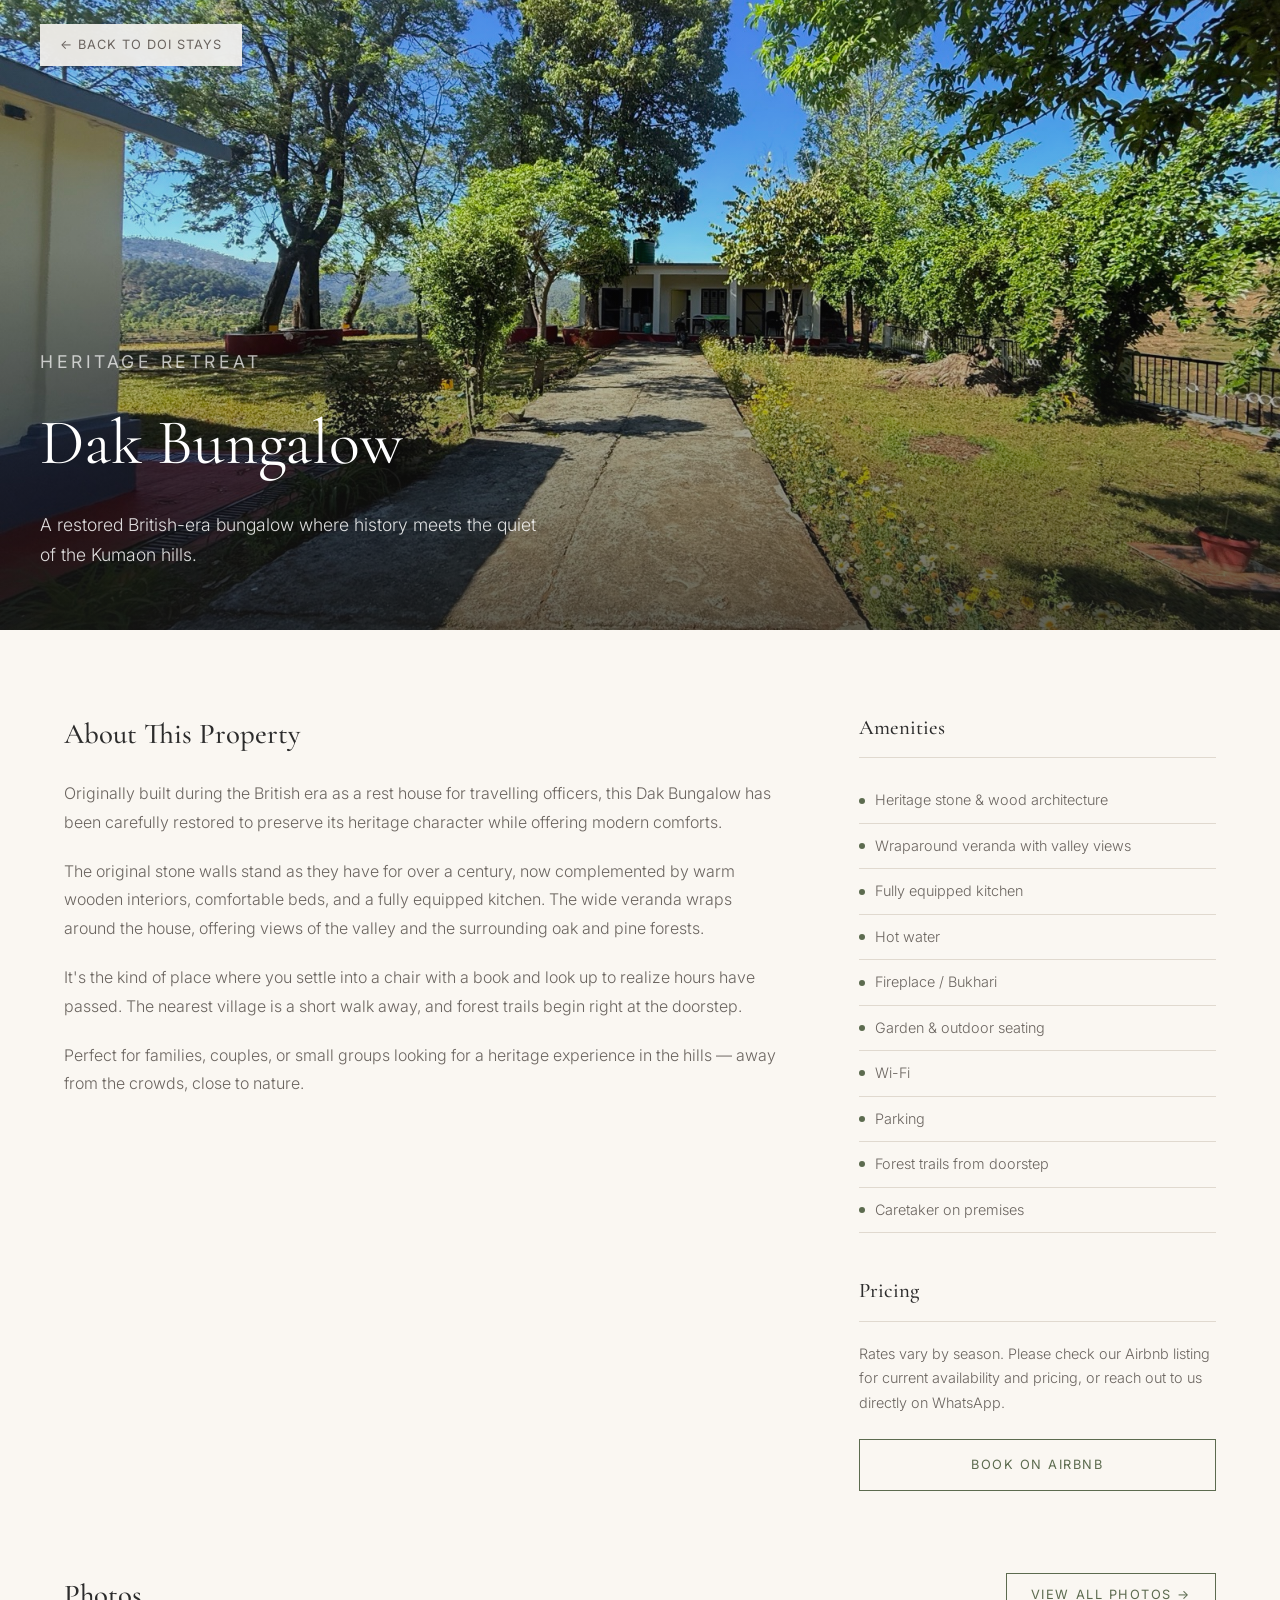
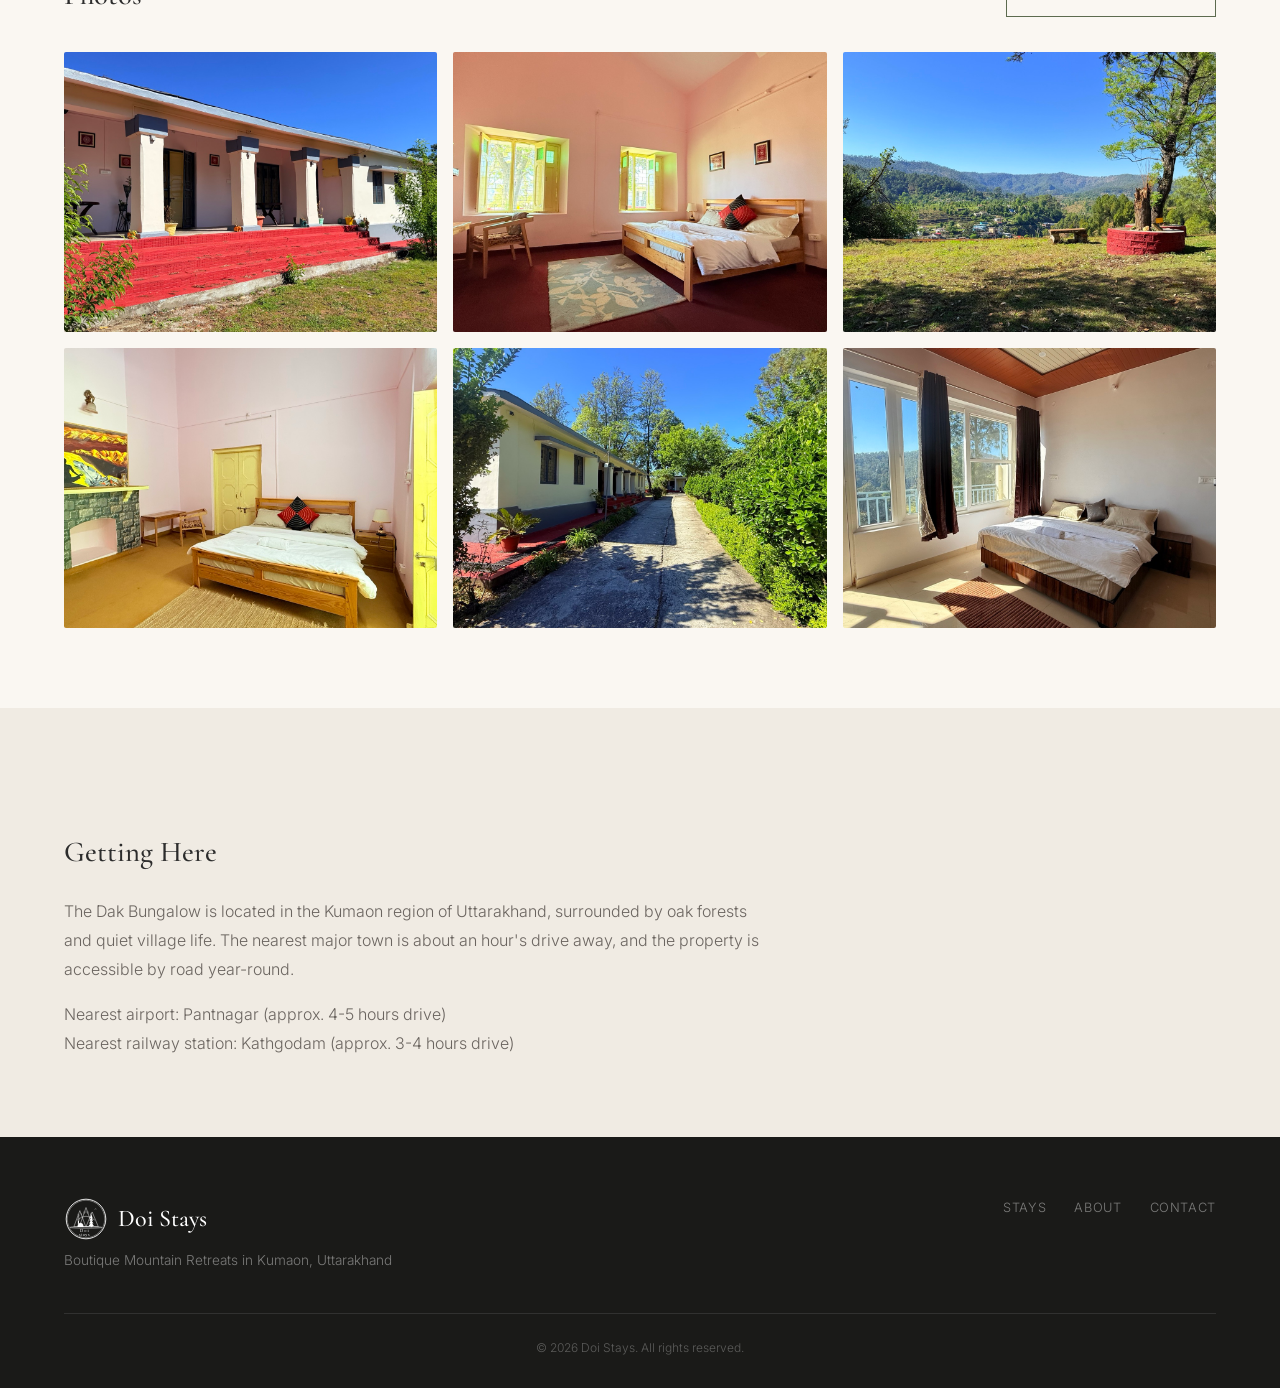
==== dak-bungalow.html @ 673316bc "Added all files" ====
<!DOCTYPE html>
<html lang="en">
<head>
  <meta charset="UTF-8">
  <meta name="viewport" content="width=device-width, initial-scale=1.0">
  <title>Dak Bungalow – Doi Stays | Heritage Retreat in Kumaon</title>
  <meta name="description" content="A beautifully restored British-era Dak Bungalow in Kumaon. Heritage stone walls, wooden floors, and valley views. Book your stay.">
  <link rel="preconnect" href="https://fonts.googleapis.com">
  <link rel="preconnect" href="https://fonts.gstatic.com" crossorigin>
  <link href="https://fonts.googleapis.com/css2?family=Cormorant+Garamond:ital,wght@0,400;0,500;0,600;1,400&family=Inter:wght@300;400;500&display=swap" rel="stylesheet">
  <link rel="icon" type="image/svg+xml" href="logo.svg">
  <link rel="stylesheet" href="styles.css">
</head>
<body>

  <!-- Back Navigation -->
  <a href="index.html" class="back-link">&larr; Back to Doi Stays</a>

  <!-- Hero -->
  <section class="detail-hero">
    <div class="detail-hero-bg">
      <img src="images-dak-bungalow/IMG_8652.jpg" alt="Doi Stays Dak Bungalow exterior with garden pathway">
    </div>
    <div class="detail-hero-overlay"></div>
    <div class="detail-hero-content">
      <p class="section-label">Heritage Retreat</p>
      <h1>Dak Bungalow</h1>
      <p>A restored British-era bungalow where history meets the quiet of the Kumaon hills.</p>
    </div>
  </section>

  <!-- Detail Content -->
  <section class="detail-content">
    <div class="container">
      <div class="detail-grid">
        <div class="detail-description">
          <h2>About This Property</h2>
          <p>Originally built during the British era as a rest house for travelling officers, this Dak Bungalow has been carefully restored to preserve its heritage character while offering modern comforts.</p>
          <p>The original stone walls stand as they have for over a century, now complemented by warm wooden interiors, comfortable beds, and a fully equipped kitchen. The wide veranda wraps around the house, offering views of the valley and the surrounding oak and pine forests.</p>
          <p>It's the kind of place where you settle into a chair with a book and look up to realize hours have passed. The nearest village is a short walk away, and forest trails begin right at the doorstep.</p>
          <p>Perfect for families, couples, or small groups looking for a heritage experience in the hills &mdash; away from the crowds, close to nature.</p>
        </div>
        <div class="detail-sidebar">
          <h3>Amenities</h3>
          <ul class="amenity-list">
            <li>Heritage stone &amp; wood architecture</li>
            <li>Wraparound veranda with valley views</li>
            <li>Fully equipped kitchen</li>
            <li>Hot water</li>
            <li>Fireplace / Bukhari</li>
            <li>Garden &amp; outdoor seating</li>
            <li>Wi-Fi</li>
            <li>Parking</li>
            <li>Forest trails from doorstep</li>
            <li>Caretaker on premises</li>
          </ul>

          <h3>Pricing</h3>
          <p class="pricing-note">Rates vary by season. Please check our Airbnb listing for current availability and pricing, or reach out to us directly on WhatsApp.</p>

          <a href="#" target="_blank" rel="noopener" class="btn btn-outline">Book on Airbnb</a>
        </div>
      </div>
    </div>
  </section>

  <!-- Photo Gallery -->
  <section class="photo-gallery">
    <div class="container">
      <div style="display:flex; justify-content:space-between; align-items:center; margin-bottom:32px;">
        <h2 style="font-family:var(--font-heading); font-size:1.8rem; font-weight:500;">Photos</h2>
        <a href="gallery-dak-bungalow.html" class="btn btn-outline" style="padding:10px 24px;">View All Photos &rarr;</a>
      </div>
      <div class="gallery-grid">
        <img src="images-dak-bungalow/IMG_8677.jpg" alt="Bungalow front veranda with columns">
        <img src="images-dak-bungalow/IMG_8635.jpg" alt="Heritage bedroom with fireplace">
        <img src="images-dak-bungalow/IMG_8654.jpg" alt="Garden with valley and mountain views">
        <img src="images-dak-bungalow/IMG_8646.jpg" alt="Room with stone fireplace and art">
        <img src="images-dak-bungalow/IMG_8694.jpg" alt="Pathway through the property gardens">
        <img src="images-dak-bungalow/IMG_8670.jpg" alt="Room with panoramic mountain windows">
      </div>
    </div>
  </section>

  <!-- Location -->
  <section class="location-section">
    <div class="container">
      <p class="section-label">Location</p>
      <h2>Getting Here</h2>
      <p>The Dak Bungalow is located in the Kumaon region of Uttarakhand, surrounded by oak forests and quiet village life. The nearest major town is about an hour's drive away, and the property is accessible by road year-round.</p>
      <p style="margin-top: 16px;">Nearest airport: Pantnagar (approx. 4-5 hours drive)<br>Nearest railway station: Kathgodam (approx. 3-4 hours drive)</p>
    </div>
  </section>

  <!-- Footer -->
  <footer class="footer">
    <div class="container">
      <div class="footer-content">
        <div class="footer-brand">
          <p class="footer-logo"><img src="logo.svg" alt="Doi Stays" class="footer-logo-img">Doi Stays</p>
          <p class="footer-tagline">Boutique Mountain Retreats in Kumaon, Uttarakhand</p>
        </div>
        <div class="footer-links">
          <a href="index.html#properties">Stays</a>
          <a href="index.html#about">About</a>
          <a href="index.html#contact">Contact</a>
        </div>
      </div>
      <div class="footer-bottom">
        <p>&copy; 2026 Doi Stays. All rights reserved.</p>
      </div>
    </div>
  </footer>

  <script src="script.js"></script>
</body>
</html>
---- styles.css ----
/* ========================================
   Doi Stays – Styles
   Earthy, minimal, calm
   ======================================== */

:root {
  --color-bg: #FAF7F2;
  --color-bg-alt: #F0EBE3;
  --color-text: #2C2C2C;
  --color-text-light: #6B6560;
  --color-text-muted: #9B9490;
  --color-accent: #5C6B4F;
  --color-accent-hover: #4A5840;
  --color-border: #E0D9CF;
  --color-white: #FFFFFF;
  --color-dark: #1A1A18;

  --font-heading: 'Cormorant Garamond', Georgia, serif;
  --font-body: 'Inter', -apple-system, sans-serif;

  --transition: 0.3s ease;
}

/* Reset */
*, *::before, *::after {
  margin: 0;
  padding: 0;
  box-sizing: border-box;
}

html {
  scroll-behavior: smooth;
  -webkit-font-smoothing: antialiased;
}

body {
  font-family: var(--font-body);
  font-weight: 300;
  color: var(--color-text);
  background-color: var(--color-bg);
  line-height: 1.7;
  font-size: 16px;
}

img {
  display: block;
  max-width: 100%;
  height: auto;
}

a {
  text-decoration: none;
  color: inherit;
}

.container {
  max-width: 1200px;
  margin: 0 auto;
  padding: 0 24px;
}

/* ========================================
   Navigation
   ======================================== */

.nav {
  position: fixed;
  top: 0;
  left: 0;
  right: 0;
  z-index: 100;
  display: flex;
  align-items: center;
  justify-content: space-between;
  padding: 20px 40px;
  transition: background-color var(--transition), padding var(--transition), box-shadow var(--transition);
}

.nav.scrolled {
  background-color: rgba(250, 247, 242, 0.95);
  backdrop-filter: blur(10px);
  padding: 14px 40px;
  box-shadow: 0 1px 0 var(--color-border);
}

.nav-logo {
  font-family: var(--font-heading);
  font-size: 1.6rem;
  font-weight: 500;
  color: var(--color-white);
  letter-spacing: 0.02em;
  transition: color var(--transition);
  display: flex;
  align-items: center;
  gap: 10px;
}

.nav-logo-img {
  height: 40px;
  width: 40px;
  filter: brightness(0) invert(1);
  transition: filter var(--transition);
}

.nav.scrolled .nav-logo {
  color: var(--color-text);
}

.nav.scrolled .nav-logo-img {
  filter: none;
}

.nav-links {
  display: flex;
  gap: 36px;
}

.nav-links a {
  font-size: 0.85rem;
  font-weight: 400;
  letter-spacing: 0.06em;
  text-transform: uppercase;
  color: rgba(255, 255, 255, 0.85);
  transition: color var(--transition);
  position: relative;
}

.nav-links a::after {
  content: '';
  position: absolute;
  bottom: -4px;
  left: 0;
  width: 0;
  height: 1px;
  background: currentColor;
  transition: width var(--transition);
}

.nav-links a:hover::after {
  width: 100%;
}

.nav.scrolled .nav-links a {
  color: var(--color-text-light);
}

.nav.scrolled .nav-links a:hover {
  color: var(--color-text);
}

.nav-toggle {
  display: none;
  flex-direction: column;
  gap: 5px;
  background: none;
  border: none;
  cursor: pointer;
  padding: 4px;
}

.nav-toggle span {
  display: block;
  width: 24px;
  height: 1.5px;
  background: var(--color-white);
  transition: background var(--transition);
}

.nav.scrolled .nav-toggle span {
  background: var(--color-text);
}

/* Mobile Menu */
.mobile-menu {
  display: none;
  position: fixed;
  top: 0;
  left: 0;
  right: 0;
  bottom: 0;
  z-index: 99;
  background: var(--color-bg);
  flex-direction: column;
  align-items: center;
  justify-content: center;
  gap: 32px;
  opacity: 0;
  pointer-events: none;
  transition: opacity var(--transition);
}

.mobile-menu.active {
  opacity: 1;
  pointer-events: all;
}

.mobile-menu a {
  font-family: var(--font-heading);
  font-size: 2rem;
  color: var(--color-text);
}

/* ========================================
   Hero Section
   ======================================== */

.hero {
  position: relative;
  height: 100vh;
  min-height: 600px;
  display: flex;
  align-items: center;
  justify-content: center;
  background: url('main.jpeg') center/cover no-repeat;
  color: var(--color-white);
}

.hero-overlay {
  position: absolute;
  inset: 0;
  background: linear-gradient(
    to bottom,
    rgba(26, 26, 24, 0.3) 0%,
    rgba(26, 26, 24, 0.45) 50%,
    rgba(26, 26, 24, 0.6) 100%
  );
}

.hero-content {
  position: relative;
  text-align: center;
  padding: 0 24px;
}

.hero-subtitle {
  font-size: 0.8rem;
  font-weight: 400;
  letter-spacing: 0.2em;
  text-transform: uppercase;
  margin-bottom: 16px;
  opacity: 0.85;
}

.hero-title {
  font-family: var(--font-heading);
  font-size: clamp(3.5rem, 8vw, 7rem);
  font-weight: 400;
  line-height: 1.05;
  margin-bottom: 16px;
  letter-spacing: -0.01em;
}

.hero-tagline {
  font-size: 1.1rem;
  font-weight: 300;
  opacity: 0.8;
  margin-bottom: 40px;
  font-style: italic;
  font-family: var(--font-heading);
  font-size: 1.3rem;
}

.hero-scroll {
  position: absolute;
  bottom: 40px;
  left: 50%;
  transform: translateX(-50%);
  display: flex;
  flex-direction: column;
  align-items: center;
  gap: 8px;
  color: rgba(255, 255, 255, 0.6);
}

.hero-scroll span {
  font-size: 0.7rem;
  letter-spacing: 0.15em;
  text-transform: uppercase;
}

.scroll-line {
  width: 1px;
  height: 40px;
  background: rgba(255, 255, 255, 0.3);
  position: relative;
  overflow: hidden;
}

.scroll-line::after {
  content: '';
  position: absolute;
  top: -100%;
  left: 0;
  width: 100%;
  height: 100%;
  background: rgba(255, 255, 255, 0.8);
  animation: scrollDown 2s ease-in-out infinite;
}

@keyframes scrollDown {
  0% { top: -100%; }
  100% { top: 100%; }
}

/* ========================================
   Buttons
   ======================================== */

.btn {
  display: inline-block;
  padding: 14px 36px;
  font-family: var(--font-body);
  font-size: 0.8rem;
  font-weight: 400;
  letter-spacing: 0.12em;
  text-transform: uppercase;
  border: none;
  cursor: pointer;
  transition: all var(--transition);
}

.btn-primary {
  background: var(--color-white);
  color: var(--color-dark);
}

.btn-primary:hover {
  background: var(--color-accent);
  color: var(--color-white);
}

.btn-outline {
  background: transparent;
  color: var(--color-accent);
  border: 1px solid var(--color-accent);
}

.btn-outline:hover {
  background: var(--color-accent);
  color: var(--color-white);
}

/* ========================================
   Section Defaults
   ======================================== */

.section {
  padding: 120px 0;
}

.section-label {
  font-size: 0.75rem;
  font-weight: 400;
  letter-spacing: 0.2em;
  text-transform: uppercase;
  color: var(--color-accent);
  margin-bottom: 12px;
}

.section-title {
  font-family: var(--font-heading);
  font-size: clamp(2rem, 4vw, 3rem);
  font-weight: 400;
  line-height: 1.2;
  margin-bottom: 20px;
  color: var(--color-text);
}

.section-desc {
  font-size: 1.05rem;
  color: var(--color-text-light);
  max-width: 600px;
  line-height: 1.8;
  margin-bottom: 60px;
}

/* ========================================
   Properties
   ======================================== */

.property-grid {
  display: grid;
  grid-template-columns: repeat(2, 1fr);
  gap: 40px;
}

.property-card {
  display: block;
  transition: transform var(--transition);
}

.property-card:hover {
  transform: translateY(-4px);
}

.property-image {
  position: relative;
  overflow: hidden;
  aspect-ratio: 4/3;
  border-radius: 2px;
}

.property-image img {
  width: 100%;
  height: 100%;
  object-fit: cover;
  transition: transform 0.6s ease;
}

.property-card:hover .property-image img {
  transform: scale(1.03);
}

.property-image-overlay {
  position: absolute;
  inset: 0;
  background: rgba(26, 26, 24, 0);
  display: flex;
  align-items: flex-end;
  justify-content: flex-start;
  padding: 24px;
  transition: background var(--transition);
}

.property-card:hover .property-image-overlay {
  background: rgba(26, 26, 24, 0.25);
}

.property-cta {
  font-size: 0.8rem;
  font-weight: 400;
  letter-spacing: 0.08em;
  text-transform: uppercase;
  color: var(--color-white);
  opacity: 0;
  transform: translateY(8px);
  transition: opacity var(--transition), transform var(--transition);
}

.property-card:hover .property-cta {
  opacity: 1;
  transform: translateY(0);
}

.property-info {
  padding: 24px 0;
}

.property-info h3 {
  font-family: var(--font-heading);
  font-size: 1.6rem;
  font-weight: 500;
  margin-bottom: 4px;
}

.property-type {
  font-size: 0.75rem;
  font-weight: 400;
  letter-spacing: 0.1em;
  text-transform: uppercase;
  color: var(--color-accent);
  margin-bottom: 12px;
}

.property-desc {
  font-size: 0.95rem;
  color: var(--color-text-light);
  line-height: 1.7;
}

/* ========================================
   About
   ======================================== */

.about {
  background: var(--color-bg-alt);
}

.about-grid {
  display: grid;
  grid-template-columns: 1fr 1fr;
  gap: 80px;
  align-items: center;
}

.about-image {
  position: relative;
}

.about-image img {
  width: 100%;
  aspect-ratio: 3/4;
  object-fit: cover;
  border-radius: 2px;
}

.about-text p {
  font-size: 1rem;
  color: var(--color-text-light);
  margin-bottom: 20px;
  line-height: 1.8;
}

.about-text .section-title {
  margin-bottom: 28px;
}

/* ========================================
   Experiences
   ======================================== */

.experience-grid {
  display: grid;
  grid-template-columns: repeat(4, 1fr);
  gap: 40px;
}

.experience-card {
  padding: 32px 0;
  border-top: 1px solid var(--color-border);
}

.experience-icon {
  color: var(--color-accent);
  margin-bottom: 20px;
}

.experience-card h3 {
  font-family: var(--font-heading);
  font-size: 1.3rem;
  font-weight: 500;
  margin-bottom: 12px;
}

.experience-card p {
  font-size: 0.9rem;
  color: var(--color-text-light);
  line-height: 1.7;
}

/* ========================================
   Image Break
   ======================================== */

.image-break {
  height: 50vh;
  min-height: 300px;
  overflow: hidden;
}

.image-break img {
  width: 100%;
  height: 100%;
  object-fit: cover;
}

/* ========================================
   Contact
   ======================================== */

.contact {
  background: var(--color-bg-alt);
  text-align: center;
}

.contact .section-desc {
  margin-left: auto;
  margin-right: auto;
}

.contact-grid {
  display: grid;
  grid-template-columns: repeat(3, 1fr);
  gap: 32px;
  max-width: 800px;
  margin: 0 auto;
}

.contact-card {
  padding: 40px 24px;
  background: var(--color-bg);
  border: 1px solid var(--color-border);
  transition: all var(--transition);
  display: flex;
  flex-direction: column;
  align-items: center;
  gap: 12px;
}

.contact-card:hover {
  border-color: var(--color-accent);
  transform: translateY(-2px);
}

.contact-card svg {
  color: var(--color-accent);
}

.contact-card h3 {
  font-family: var(--font-heading);
  font-size: 1.2rem;
  font-weight: 500;
}

.contact-card p {
  font-size: 0.85rem;
  color: var(--color-text-light);
}

/* ========================================
   Footer
   ======================================== */

.footer {
  background: var(--color-dark);
  color: rgba(255, 255, 255, 0.7);
  padding: 60px 0 30px;
}

.footer-content {
  display: flex;
  justify-content: space-between;
  align-items: flex-start;
  padding-bottom: 40px;
  border-bottom: 1px solid rgba(255, 255, 255, 0.1);
}

.footer-logo {
  font-family: var(--font-heading);
  font-size: 1.5rem;
  font-weight: 500;
  color: var(--color-white);
  margin-bottom: 8px;
  display: flex;
  align-items: center;
  gap: 10px;
}

.footer-logo-img {
  height: 44px;
  width: 44px;
  filter: brightness(0) invert(1);
}

.footer-tagline {
  font-size: 0.85rem;
  opacity: 0.6;
}

.footer-links {
  display: flex;
  gap: 28px;
}

.footer-links a {
  font-size: 0.8rem;
  letter-spacing: 0.05em;
  text-transform: uppercase;
  opacity: 0.6;
  transition: opacity var(--transition);
}

.footer-links a:hover {
  opacity: 1;
}

.footer-bottom {
  padding-top: 24px;
  text-align: center;
}

.footer-bottom p {
  font-size: 0.75rem;
  opacity: 0.4;
}

/* ========================================
   Property Detail Page
   ======================================== */

.detail-hero {
  position: relative;
  height: 70vh;
  min-height: 500px;
  display: flex;
  align-items: flex-end;
  color: var(--color-white);
}

.detail-hero-bg {
  position: absolute;
  inset: 0;
}

.detail-hero-bg img {
  width: 100%;
  height: 100%;
  object-fit: cover;
}

.detail-hero-overlay {
  position: absolute;
  inset: 0;
  background: linear-gradient(to top, rgba(26,26,24,0.7) 0%, rgba(26,26,24,0.1) 60%);
}

.detail-hero-content {
  position: relative;
  padding: 60px 40px;
  max-width: 800px;
}

.detail-hero-content .section-label {
  color: rgba(255,255,255,0.7);
}

.detail-hero-content h1 {
  font-family: var(--font-heading);
  font-size: clamp(2.5rem, 5vw, 4rem);
  font-weight: 400;
  margin-bottom: 12px;
}

.detail-hero-content p {
  font-size: 1.1rem;
  opacity: 0.85;
  max-width: 500px;
  line-height: 1.7;
}

/* Detail Content */
.detail-content {
  padding: 80px 0;
}

.detail-grid {
  display: grid;
  grid-template-columns: 2fr 1fr;
  gap: 80px;
}

.detail-description h2 {
  font-family: var(--font-heading);
  font-size: 1.8rem;
  font-weight: 500;
  margin-bottom: 20px;
}

.detail-description p {
  font-size: 1rem;
  color: var(--color-text-light);
  line-height: 1.8;
  margin-bottom: 20px;
}

/* Amenities */
.detail-sidebar h3 {
  font-family: var(--font-heading);
  font-size: 1.3rem;
  font-weight: 500;
  margin-bottom: 20px;
  padding-bottom: 12px;
  border-bottom: 1px solid var(--color-border);
}

.amenity-list {
  list-style: none;
  margin-bottom: 40px;
}

.amenity-list li {
  padding: 10px 0;
  font-size: 0.9rem;
  color: var(--color-text-light);
  border-bottom: 1px solid var(--color-border);
  display: flex;
  align-items: center;
  gap: 10px;
}

.amenity-list li::before {
  content: '';
  width: 6px;
  height: 6px;
  background: var(--color-accent);
  border-radius: 50%;
  flex-shrink: 0;
}

.pricing-note {
  font-size: 0.9rem;
  color: var(--color-text-light);
  margin-bottom: 24px;
  line-height: 1.7;
}

.detail-sidebar .btn {
  width: 100%;
  text-align: center;
}

/* Photo Gallery */
.photo-gallery {
  padding: 0 0 80px;
}

.gallery-grid {
  display: grid;
  grid-template-columns: repeat(3, 1fr);
  gap: 16px;
}

.gallery-grid img {
  width: 100%;
  aspect-ratio: 4/3;
  object-fit: cover;
  border-radius: 2px;
}

/* Location */
.location-section {
  padding: 80px 0;
  background: var(--color-bg-alt);
}

.location-section h2 {
  font-family: var(--font-heading);
  font-size: 1.8rem;
  font-weight: 500;
  margin-bottom: 20px;
}

.location-section p {
  font-size: 1rem;
  color: var(--color-text-light);
  line-height: 1.8;
  max-width: 700px;
}

/* Back Link */
.back-link {
  display: inline-flex;
  align-items: center;
  gap: 8px;
  font-size: 0.8rem;
  font-weight: 400;
  letter-spacing: 0.08em;
  text-transform: uppercase;
  color: var(--color-text-light);
  position: fixed;
  top: 24px;
  left: 40px;
  z-index: 100;
  background: rgba(250, 247, 242, 0.9);
  backdrop-filter: blur(10px);
  padding: 10px 20px;
  transition: color var(--transition);
}

.back-link:hover {
  color: var(--color-text);
}

/* ========================================
   Animations (fade-in on scroll)
   ======================================== */

.fade-in {
  opacity: 0;
  transform: translateY(24px);
  transition: opacity 0.8s ease, transform 0.8s ease;
}

.fade-in.visible {
  opacity: 1;
  transform: translateY(0);
}

/* ========================================
   Responsive
   ======================================== */

@media (max-width: 1024px) {
  .experience-grid {
    grid-template-columns: repeat(2, 1fr);
  }
}

@media (max-width: 768px) {
  .nav-links {
    display: none;
  }

  .nav-toggle {
    display: flex;
  }

  .mobile-menu {
    display: flex;
  }

  .nav {
    padding: 16px 24px;
  }

  .section {
    padding: 80px 0;
  }

  .property-grid {
    grid-template-columns: 1fr;
    gap: 48px;
  }

  .about-grid {
    grid-template-columns: 1fr;
    gap: 40px;
  }

  .about-image {
    order: -1;
  }

  .about-image img {
    aspect-ratio: 16/9;
  }

  .experience-grid {
    grid-template-columns: 1fr;
    gap: 0;
  }

  .experience-card {
    padding: 28px 0;
  }

  .contact-grid {
    grid-template-columns: 1fr;
    gap: 16px;
  }

  .footer-content {
    flex-direction: column;
    gap: 24px;
  }

  .footer-links {
    flex-wrap: wrap;
    gap: 16px;
  }

  /* Detail page responsive */
  .detail-grid {
    grid-template-columns: 1fr;
    gap: 48px;
  }

  .gallery-grid {
    grid-template-columns: repeat(2, 1fr);
  }

  .detail-hero {
    height: 50vh;
  }

  .detail-hero-content {
    padding: 40px 24px;
  }

  .back-link {
    left: 24px;
    top: 16px;
  }
}

@media (max-width: 480px) {
  .hero-title {
    font-size: 3rem;
  }

  .gallery-grid {
    grid-template-columns: 1fr;
  }
}
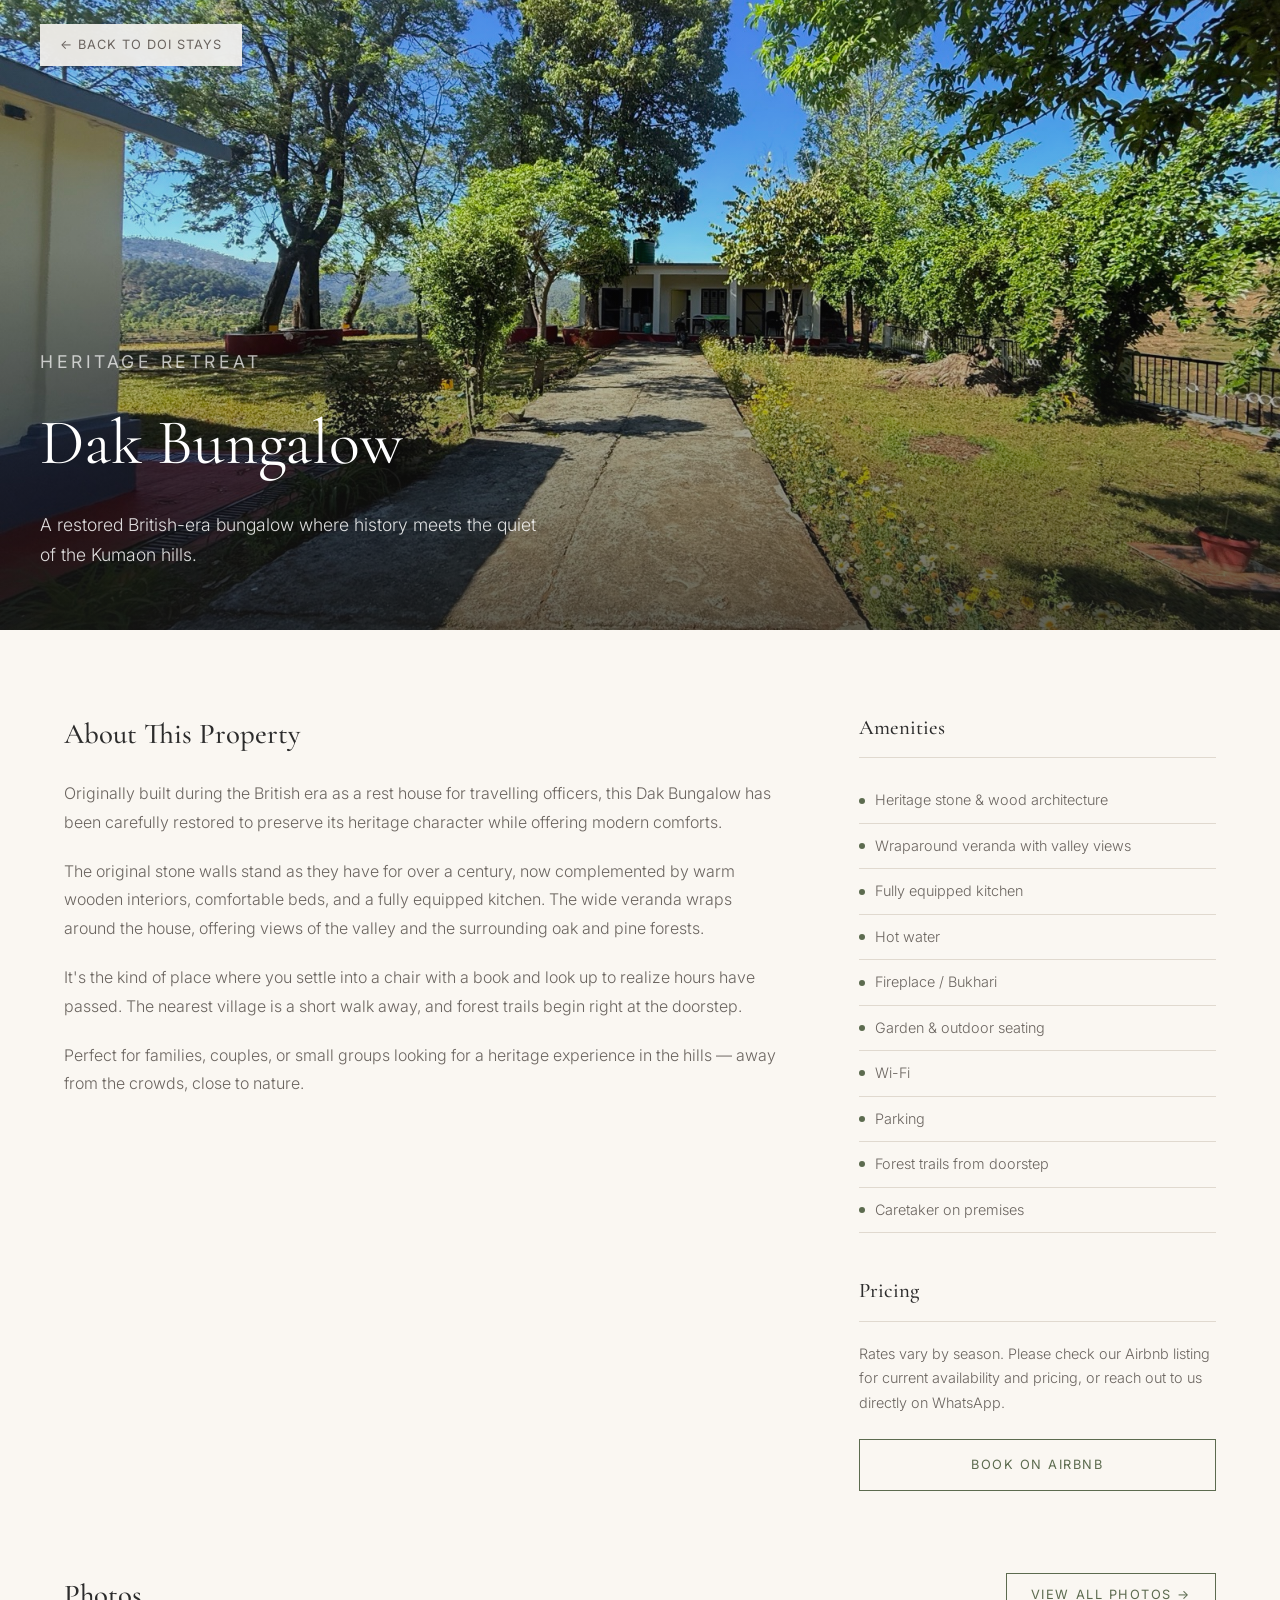
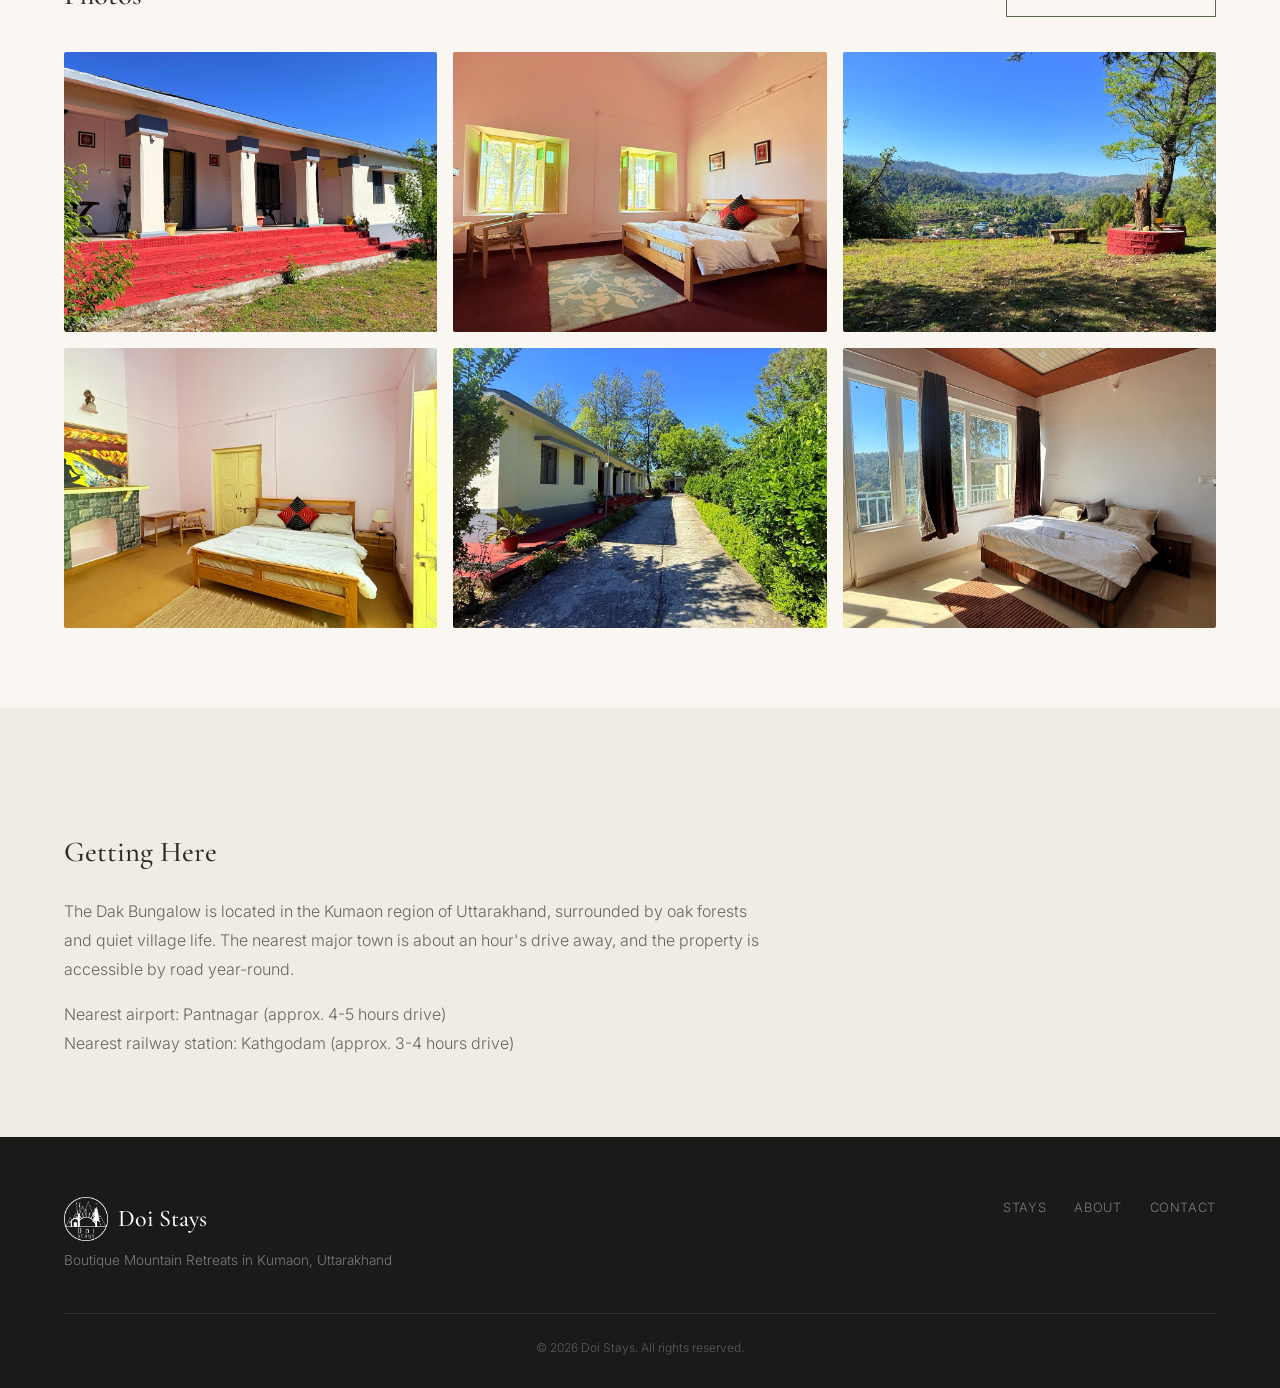
==== commit b295fc66: "Update dak-bungalow.html" ====
--- a/dak-bungalow.html
+++ b/dak-bungalow.html
@@ -8,7 +8,7 @@
   <link rel="preconnect" href="https://fonts.googleapis.com">
   <link rel="preconnect" href="https://fonts.gstatic.com" crossorigin>
   <link href="https://fonts.googleapis.com/css2?family=Cormorant+Garamond:ital,wght@0,400;0,500;0,600;1,400&family=Inter:wght@300;400;500&display=swap" rel="stylesheet">
-  <link rel="icon" type="image/svg+xml" href="logo.svg">
+  <link rel="icon" type="image/svg+xml" href="logo.png">
   <link rel="stylesheet" href="styles.css">
 </head>
 <body>
@@ -97,7 +97,7 @@
     <div class="container">
       <div class="footer-content">
         <div class="footer-brand">
-          <p class="footer-logo"><img src="logo.svg" alt="Doi Stays" class="footer-logo-img">Doi Stays</p>
+          <p class="footer-logo"><img src="logo.png" alt="Doi Stays" class="footer-logo-img">Doi Stays</p>
           <p class="footer-tagline">Boutique Mountain Retreats in Kumaon, Uttarakhand</p>
         </div>
         <div class="footer-links">
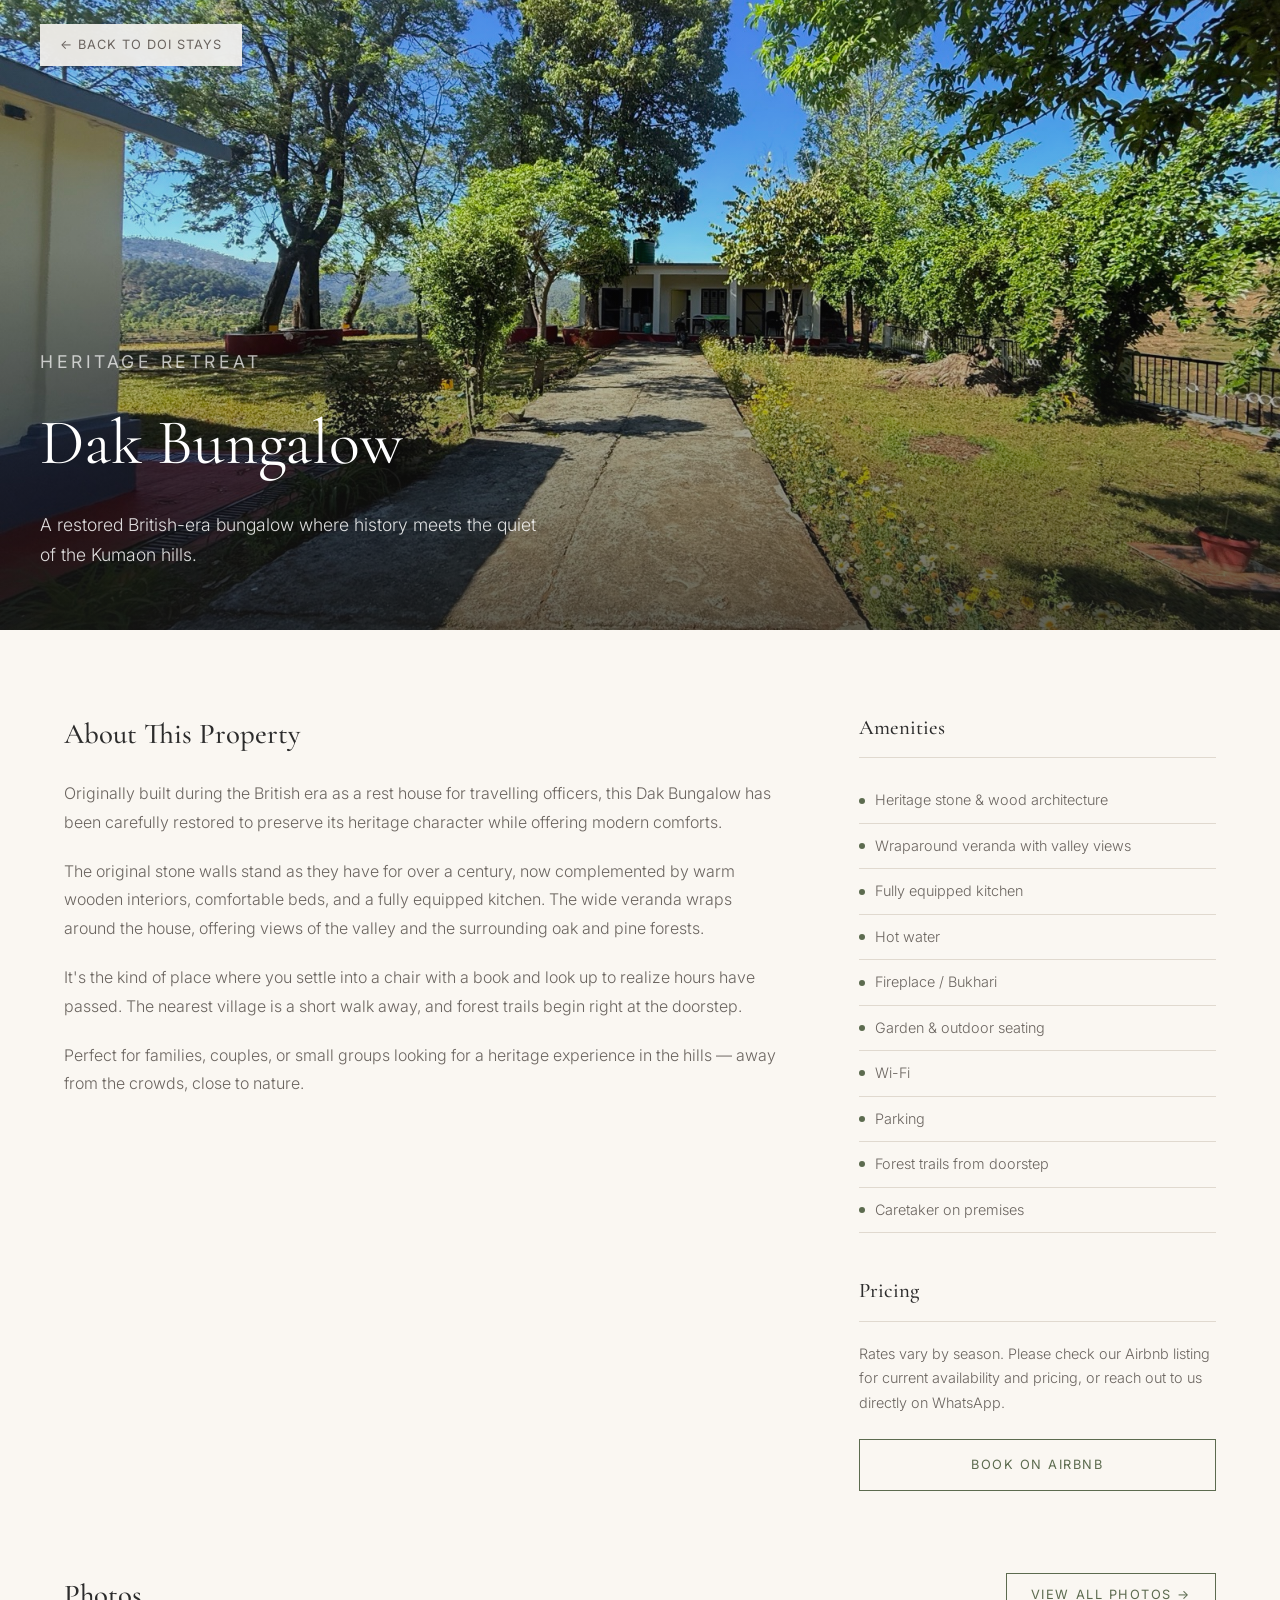
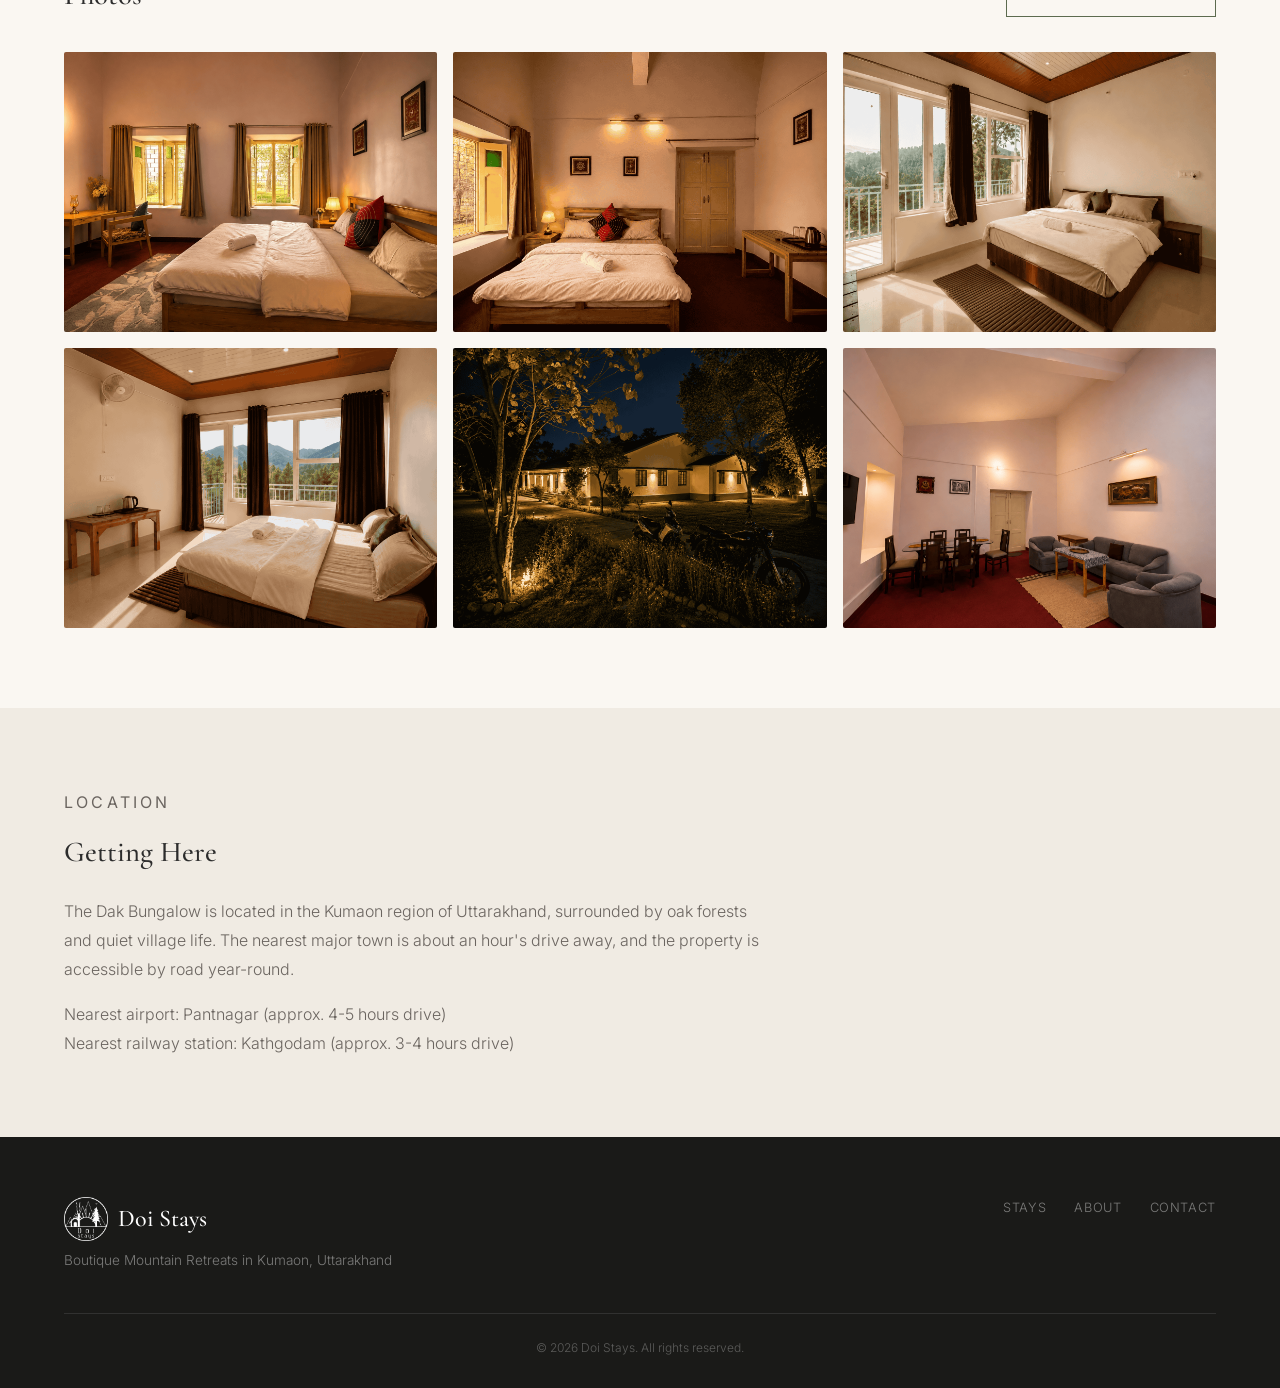
==== commit 7c6ab7a9: "updated images for dak bunglow" ====
--- a/dak-bungalow.html
+++ b/dak-bungalow.html
@@ -58,7 +58,7 @@
           <h3>Pricing</h3>
           <p class="pricing-note">Rates vary by season. Please check our Airbnb listing for current availability and pricing, or reach out to us directly on WhatsApp.</p>
 
-          <a href="#" target="_blank" rel="noopener" class="btn btn-outline">Book on Airbnb</a>
+          <a href="https://www.airbnb.co.in/rooms/1661512501356568514" target="_blank" rel="noopener" class="btn btn-outline">Book on Airbnb</a>
         </div>
       </div>
     </div>
@@ -72,12 +72,13 @@
         <a href="gallery-dak-bungalow.html" class="btn btn-outline" style="padding:10px 24px;">View All Photos &rarr;</a>
       </div>
       <div class="gallery-grid">
-        <img src="images-dak-bungalow/IMG_8677.jpg" alt="Bungalow front veranda with columns">
-        <img src="images-dak-bungalow/IMG_8635.jpg" alt="Heritage bedroom with fireplace">
-        <img src="images-dak-bungalow/IMG_8654.jpg" alt="Garden with valley and mountain views">
-        <img src="images-dak-bungalow/IMG_8646.jpg" alt="Room with stone fireplace and art">
-        <img src="images-dak-bungalow/IMG_8694.jpg" alt="Pathway through the property gardens">
-        <img src="images-dak-bungalow/IMG_8670.jpg" alt="Room with panoramic mountain windows">
+         <!-- New Bedroom Images -->
+  <img src="images-dak-bungalow/IMG_2943.png" alt="Heritage bedroom interior" loading="lazy">
+  <img src="images-dak-bungalow/IMG_2947.png" alt="Boutique bedroom interior" loading="lazy">
+  <img src="images-dak-bungalow/IMG_2951.png" alt="Bedroom with wooden interiors" loading="lazy">
+  <img src="images-dak-bungalow/IMG_2952.png" alt="Cozy bedroom view" loading="lazy">
+  <img src="images-dak-bungalow/IMG_2955.png" alt="Luxury mountain stay bedroom" loading="lazy">
+  <img src="images-dak-bungalow/IMG_2956.png" alt="Dak Bungalow bedroom suite" loading="lazy">
       </div>
     </div>
   </section>
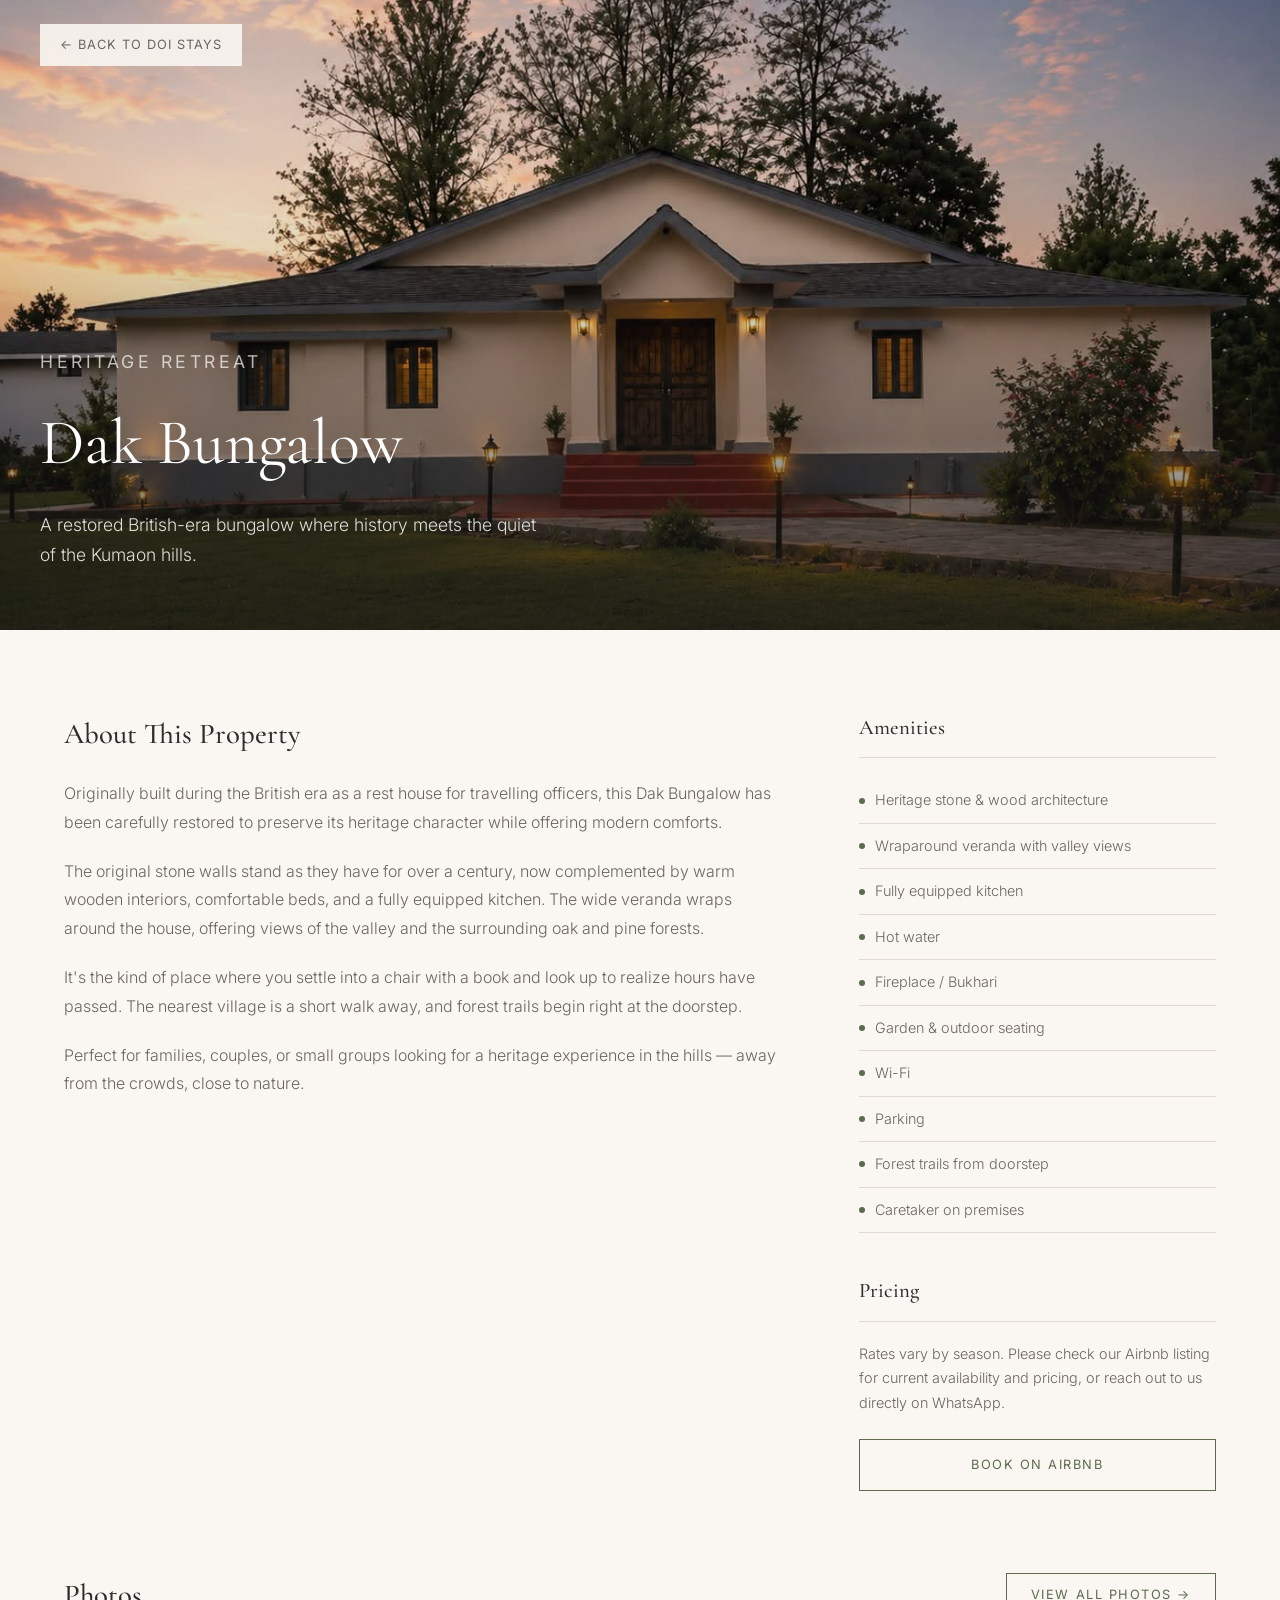
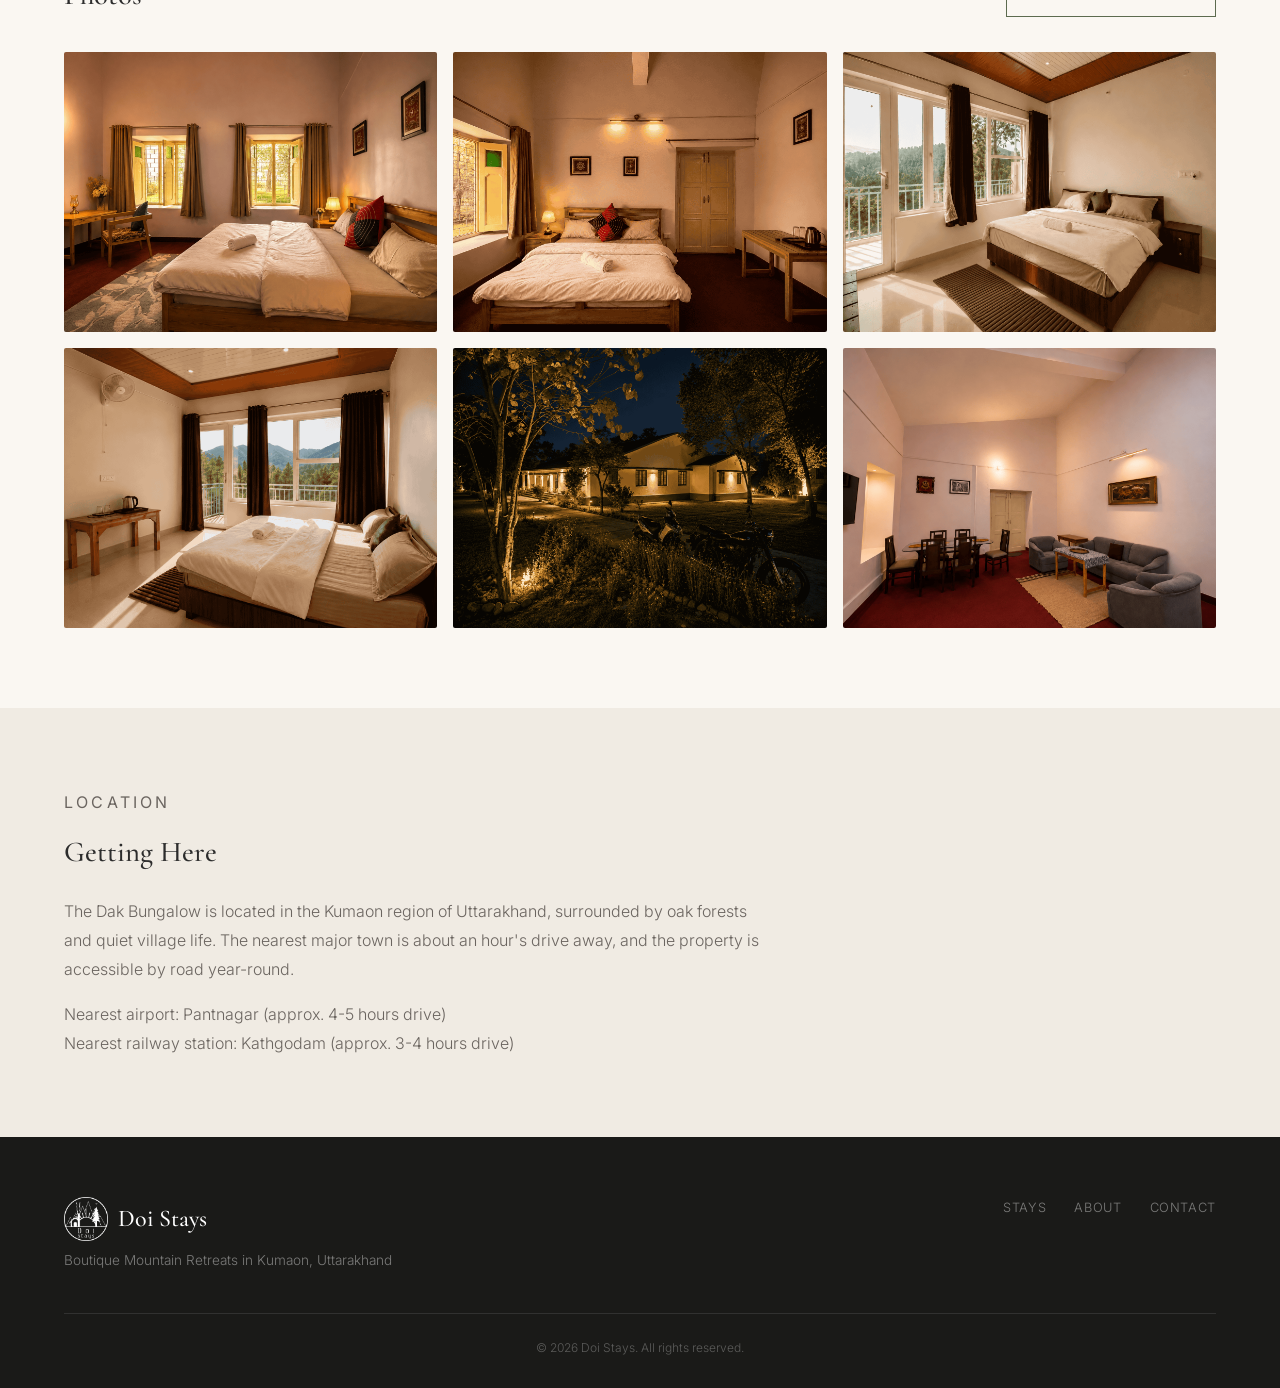
==== commit 68b91ae7: "fixed image" ====
--- a/dak-bungalow.html
+++ b/dak-bungalow.html
@@ -19,7 +19,7 @@
   <!-- Hero -->
   <section class="detail-hero">
     <div class="detail-hero-bg">
-      <img src="images-dak-bungalow/IMG_8652.jpg" alt="Doi Stays Dak Bungalow exterior with garden pathway">
+      <img src="images-dak-bungalow/dak.jpeg" alt="Doi Stays Dak Bungalow exterior with garden pathway">
     </div>
     <div class="detail-hero-overlay"></div>
     <div class="detail-hero-content">
